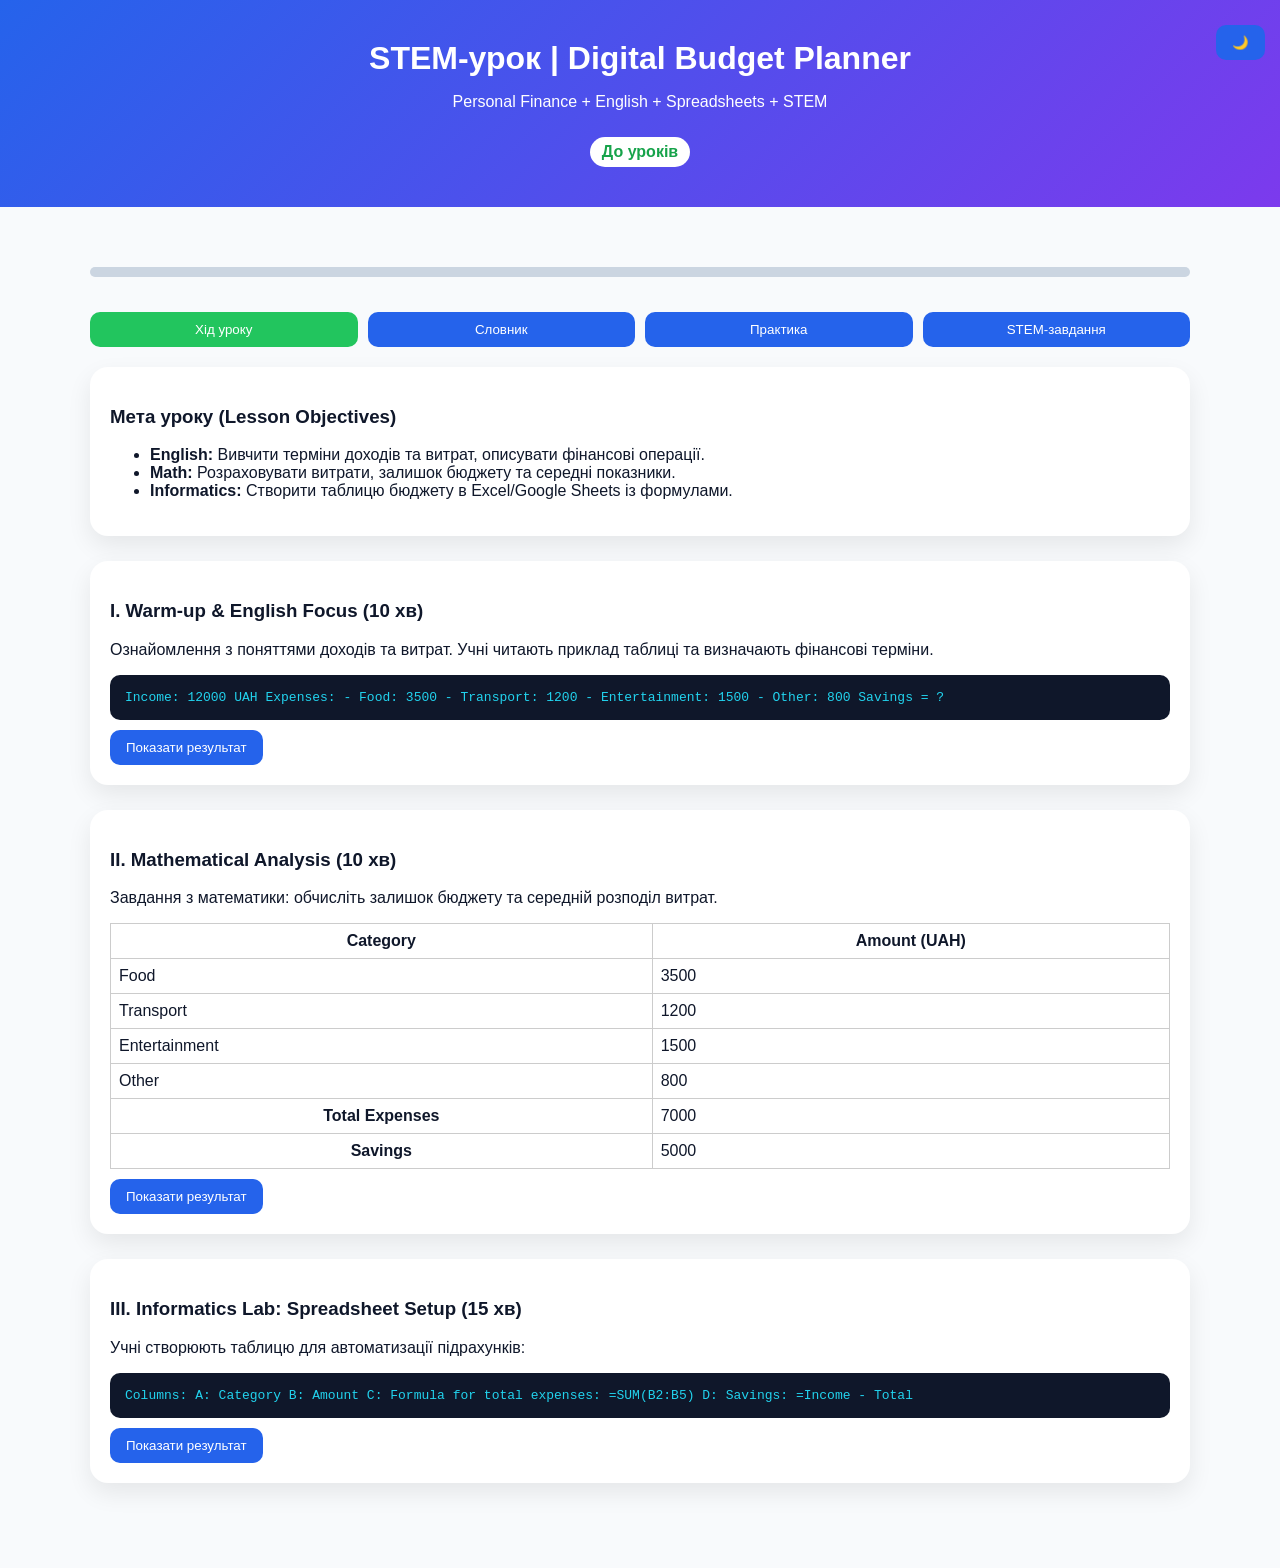
==== lesson_four.html @ 9b856fd1 "New hotfix" ====
<!DOCTYPE html>
<html lang="uk">
<head>
<meta charset="UTF-8">
<meta name="viewport" content="width=device-width, initial-scale=1.0">
<title>STEM-урок | Digital Budget Planner</title>

<style>
:root{
--bg:#f8fafc;
--card:#ffffff;
--text:#0f172a;
--accent:#2563eb;
--grad:linear-gradient(135deg,#2563eb,#7c3aed);
}

body.dark{
--bg:#0f172a;
--card:#1e293b;
--text:#f1f5f9;
--accent:#60a5fa;
}

body{
margin:0;
font-family:'Segoe UI',sans-serif;
background:var(--bg);
color:var(--text);
transition:0.4s;
}

header{
background:var(--grad);
color:white;
padding:40px 20px;
text-align:center;
}

header h1{margin:0;font-size:32px;}
.badge{display:inline-block;padding:6px 12px;border-radius:20px;background:white;color:#16a34a;font-weight:bold;margin-top:10px;}

.container{max-width:1100px;margin:40px auto;padding:20px;}
.card, .section{background:var(--card);padding:20px;border-radius:18px;margin-bottom:25px;box-shadow:0 10px 25px rgba(0,0,0,0.08);transition:0.3s;}
.card:hover, .section:hover{transform:translateY(-5px);}
button{background:var(--accent);border:none;color:white;padding:10px 16px;border-radius:10px;cursor:pointer;margin-top:10px;}
button:hover{opacity:0.85;}
.hidden{display:none;}
.progress{height:10px;background:#cbd5e1;border-radius:8px;margin-bottom:25px;overflow:hidden;}
.bar{height:100%;width:0%;background:var(--accent);transition:0.4s;}
.tabs{display:flex;gap:10px;margin-bottom:20px;}
.tab-btn{flex:1;}
.active-tab{background:#22c55e !important;}
.toggle-theme{position:fixed;top:15px;right:15px;}
table{width:100%;border-collapse:collapse;}
td,th{border:1px solid #ccc;padding:8px;}
td:hover{background:rgba(16,163,24,0.1);cursor:pointer;}
.code-box{background:#0f172a;color:#22d3ee;padding:15px;border-radius:10px;font-family:monospace;overflow:auto;}
</style>
</head>

<body>

<button class="toggle-theme" onclick="toggleTheme()">🌙</button>

<header>
<h1>STEM-урок | Digital Budget Planner</h1>
<p>Personal Finance + English + Spreadsheets + STEM</p>
<div class="badge"><a href="menu.html" style="text-decoration:none;color:#16a34a;">До уроків</a></div>
</header>

<div class="container">

<div class="progress">
<div class="bar" id="progressBar"></div>
</div>

<div class="tabs">
<button class="tab-btn active-tab" onclick="openTab('lesson',this)">Хід уроку</button>
<button class="tab-btn" onclick="openTab('dictionary',this)">Словник</button>
<button class="tab-btn" onclick="openTab('practice',this)">Практика</button>
<button class="tab-btn" onclick="openTab('stem',this)">STEM-завдання</button>
</div>

<!-- ХІД УРОКУ -->
<div id="lesson" class="tab-content">
<div class="card">
<h3>Мета уроку (Lesson Objectives)</h3>
<ul>
<li><b>English:</b> Вивчити терміни доходів та витрат, описувати фінансові операції.</li>
<li><b>Math:</b> Розраховувати витрати, залишок бюджету та середні показники.</li>
<li><b>Informatics:</b> Створити таблицю бюджету в Excel/Google Sheets із формулами.</li>
</ul>
</div>

<div class="card">
<h3>I. Warm-up & English Focus (10 хв)</h3>
<p>Ознайомлення з поняттями доходів та витрат. Учні читають приклад таблиці та визначають фінансові терміни.</p>
<div class="code-box">
Income: 12000 UAH
Expenses:
- Food: 3500
- Transport: 1200
- Entertainment: 1500
- Other: 800
Savings = ?
</div>
<button onclick="showResult(this)">Показати результат</button>
<div class="hidden result">
Учні знайшли терміни: Income, Expenses, Savings.
</div>
</div>

<div class="card">
<h3>II. Mathematical Analysis (10 хв)</h3>
<p>Завдання з математики: обчисліть залишок бюджету та середній розподіл витрат.</p>
<table>
<tr><th>Category</th><th>Amount (UAH)</th></tr>
<tr><td>Food</td><td>3500</td></tr>
<tr><td>Transport</td><td>1200</td></tr>
<tr><td>Entertainment</td><td>1500</td></tr>
<tr><td>Other</td><td>800</td></tr>
<tr><th>Total Expenses</th><td>7000</td></tr>
<tr><th>Savings</th><td>5000</td></tr>
</table>
<button onclick="showResult(this)">Показати результат</button>
<div class="hidden result">
Обчислено залишок бюджету: 12000 - 7000 = 5000 UAH. Середня витрата: 1750 UAH.
</div>
</div>

<div class="card">
<h3>III. Informatics Lab: Spreadsheet Setup (15 хв)</h3>
<p>Учні створюють таблицю для автоматизації підрахунків:</p>
<div class="code-box">
Columns:
A: Category
B: Amount
C: Formula for total expenses: =SUM(B2:B5)
D: Savings: =Income - Total
</div>
<button onclick="showResult(this)">Показати результат</button>
<div class="hidden result">
Учні створили автоматичний бюджет-калькулятор.
</div>
</div>

</div>

<!-- Словник -->
<div id="dictionary" class="tab-content hidden">
<div class="card">
<h3>Financial & English Vocabulary</h3>
<table>
<tr><th>Українською</th><th>English</th></tr>
<tr onclick="speak('Income')"><td>Дохід</td><td>Income</td></tr>
<tr onclick="speak('Expenses')"><td>Витрати</td><td>Expenses</td></tr>
<tr onclick="speak('Savings')"><td>Заощадження</td><td>Savings</td></tr>
<tr onclick="speak('Budget')"><td>Бюджет</td><td>Budget</td></tr>
<tr onclick="speak('Average')"><td>Середнє</td><td>Average</td></tr>
</table>
<p>Натисніть на термін для прослуховування вимови 🔊</p>
</div>
</div>

<!-- Практика -->
<div id="practice" class="tab-content hidden">
<div class="card">
<h3>Практичне завдання</h3>
<p>Збільште витрати на харчування на 20% та порахуйте новий залишок бюджету.</p>
<button onclick="showAnswer(this,'New total expenses: 7000 + 700 = 7700, Savings = 12000 - 7700 = 4300 UAH')">Показати відповідь</button>
</div>

<div class="card">
<h3>Домашнє завдання</h3>
<ul>
<li>Вивчити фінансові терміни англійською</li>
<li>Створити власний бюджет на наступний місяць у Excel або Google Sheets</li>
</ul>
</div>
</div>

<!-- STEM-завдання -->
<div id="stem" class="tab-content hidden">
<div class="section">
<h2>STEM-завдання: Аналіз бюджету та автоматизація</h2>
<p>1. Створіть формули для автоматичного підрахунку витрат та залишку бюджету:</p>
<div class="code-box">
Total Expenses = SUM(B2:B5)  
Savings = Income - Total Expenses
</div>
<p>2. Додаткове завдання: Побудуйте графік у Excel/Google Sheets для візуалізації витрат за категоріями та оцініть, яка категорія займає найбільшу частку бюджету.</p>
<p>3. Проведіть експеримент: змініть доходи або витрати та спостерігайте вплив на Savings і середню витрату на категорії.</p>
<button onclick="showResult(this)">Показати результати STEM</button>
<div class="hidden">
Учні аналізують вплив змін у таблиці на фінансові показники та формують цифрову грамотність.
</div>
</div>
</div>

</div>

<script>
let progress=0;
function showResult(btn){
let result=btn.nextElementSibling;
if(result) result.classList.toggle("hidden");
progress+=10;if(progress>100)progress=100;
document.getElementById("progressBar").style.width=progress+"%";
}
function showAnswer(button,text){
let div=document.createElement("div");
div.innerHTML=text;div.style.marginTop="10px";
button.parentElement.appendChild(div);button.disabled=true;
progress+=10;if(progress>100)progress=100;
document.getElementById("progressBar").style.width=progress+"%";
}
function toggleTheme(){
document.body.classList.toggle("dark");
}
function openTab(id,btn){
document.querySelectorAll(".tab-content").forEach(el=>el.classList.add("hidden"));
document.getElementById(id).classList.remove("hidden");
document.querySelectorAll(".tab-btn").forEach(el=>el.classList.remove("active-tab"));
btn.classList.add("active-tab");
}
function speak(text){
let msg=new SpeechSynthesisUtterance(text);
msg.lang="en-US";
speechSynthesis.speak(msg);
}
</script>

</body>
</html>
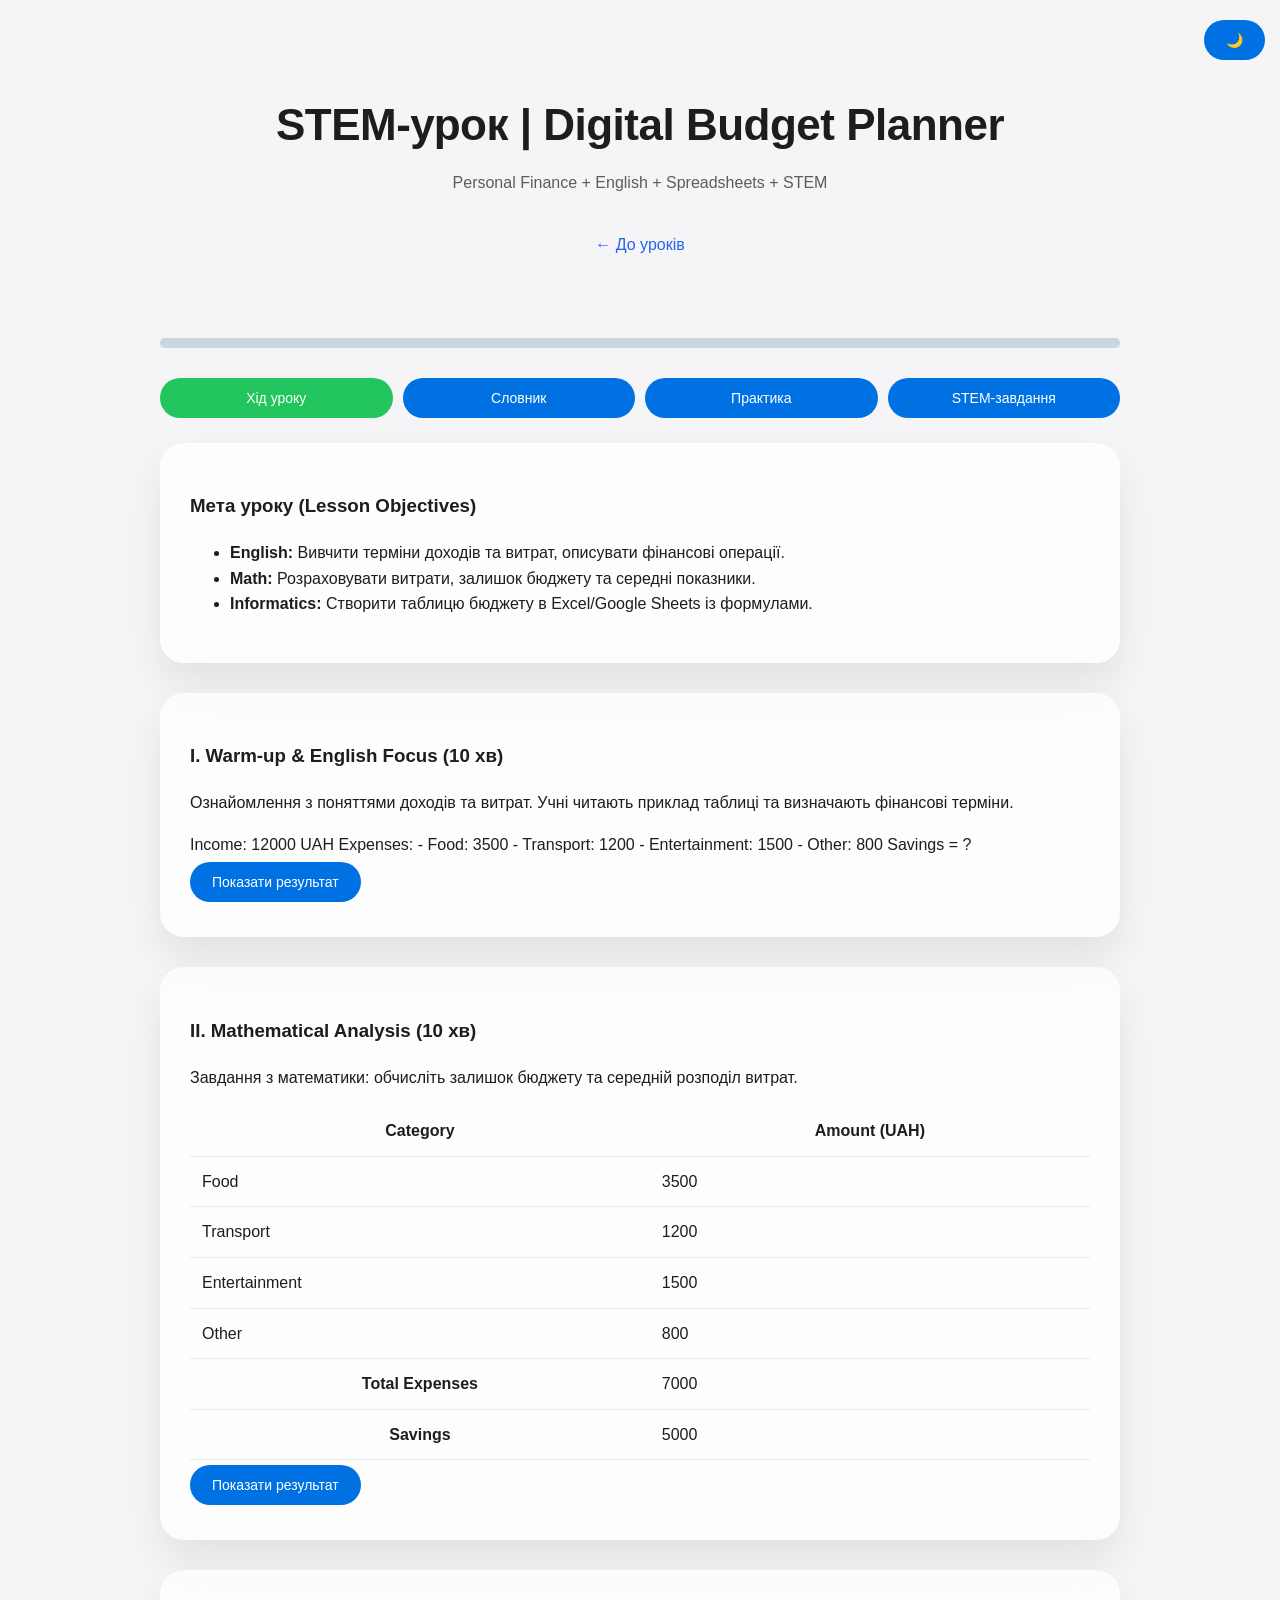
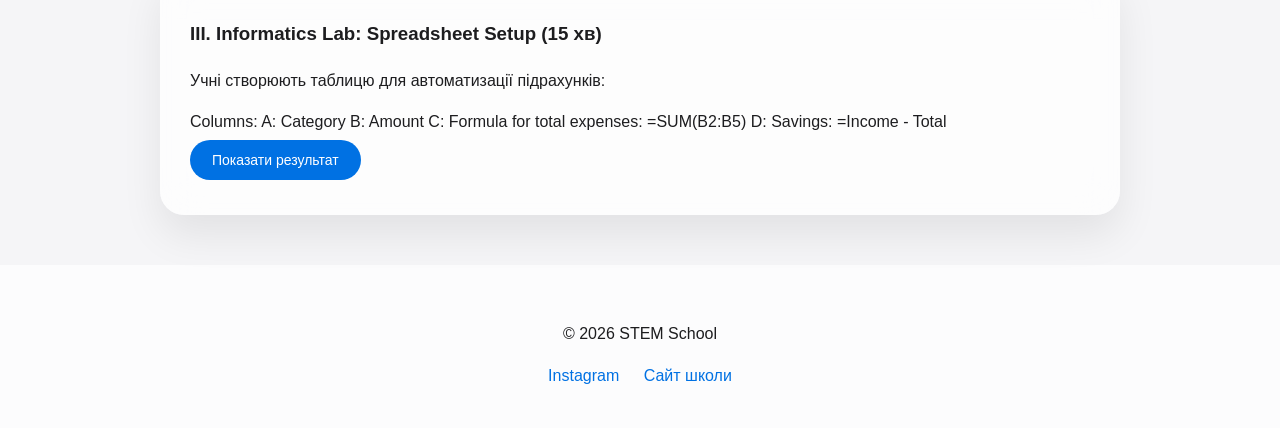
==== commit 04c3efa3: "New Apple Glass redesign" ====
--- a/lesson_four.html
+++ b/lesson_four.html
@@ -7,54 +7,185 @@
 
 <style>
 :root{
---bg:#f8fafc;
---card:#ffffff;
---text:#0f172a;
---accent:#2563eb;
---grad:linear-gradient(135deg,#2563eb,#7c3aed);
+--bg:#f5f5f7;
+--card:rgba(255,255,255,0.75);
+--text:#1d1d1f;
+--accent:#0071e3;
+--blur:blur(20px);
 }
 
 body.dark{
---bg:#0f172a;
---card:#1e293b;
---text:#f1f5f9;
---accent:#60a5fa;
-}
+--bg:#0f0f14;
+--card:rgba(30,30,35,0.75);
+--text:#f5f5f7;
+--accent:#4da3ff;
+}
+
+*{box-sizing:border-box;}
 
 body{
 margin:0;
-font-family:'Segoe UI',sans-serif;
+font-family:-apple-system,BlinkMacSystemFont,"Segoe UI",Roboto,Helvetica,Arial,sans-serif;
 background:var(--bg);
 color:var(--text);
+transition:0.4s ease;
+line-height:1.6;
+}
+
+/* HEADER */
+header{
+text-align:center;
+padding:90px 20px 60px;
+}
+
+header h1{
+font-size:44px;
+font-weight:600;
+margin:0;
+letter-spacing:-0.5px;
+}
+
+header p{
+opacity:0.7;
+margin-top:10px;
+}
+
+.back-link{
+display:inline-block;
+margin-top:20px;
+color:var(--accent);
+text-decoration:none;
+font-weight:500;
+}
+
+.back-link{
+display:inline-block;
+margin-top:20px;
+color:var(--accent);
+text-decoration:none;
+font-weight:500;
+}
+
+.badge{
+display:inline-block;
+padding:6px 12px;
+border-radius:20px;
+background:white;
+color:#2563eb;
+font-weight:bold;
+margin-top:10px;
+}
+
+/* CONTAINER */
+.container{
+max-width:1000px;
+margin:auto;
+padding:20px;
+}
+
+/* GLASS CARD */
+.card{
+background:var(--card);
+backdrop-filter:var(--blur);
+-webkit-backdrop-filter:var(--blur);
+border-radius:24px;
+padding:30px;
+margin-bottom:30px;
+box-shadow:0 20px 40px rgba(0,0,0,0.08);
 transition:0.4s;
 }
 
-header{
-background:var(--grad);
+.card:hover{
+transform:translateY(-6px);
+}
+
+/* BUTTON */
+button{
+background:var(--accent);
+border:none;
 color:white;
+padding:12px 22px;
+margin: 5px 0;
+border-radius:30px;
+cursor:pointer;
+font-size:14px;
+transition:0.3s;
+
+}
+
+button:hover{opacity:0.85;}
+
+.hidden{display:none;}
+
+.progress{
+height:10px;
+background:#cbd5e1;
+border-radius:8px;
+margin-bottom:25px;
+overflow:hidden;
+}
+
+.bar{
+height:100%;
+width:0%;
+background:var(--accent);
+transition:0.4s;
+}
+
+.tabs{
+display:flex;
+gap:10px;
+margin-bottom:20px;
+}
+.tab-btn{
+flex:1;
+}
+.active-tab{
+background:#22c55e !important;
+}
+
+.toggle-theme{
+position:fixed;
+top:15px;
+right:15px;
+}
+
+/* TABLE */
+table{
+width:100%;
+border-collapse:collapse;
+}
+
+td,th{
+padding:12px;
+border-bottom:1px solid rgba(0,0,0,0.08);
+}
+
+tr:hover{
+background:rgba(0,0,0,0.03);
+cursor:pointer;
+}
+
+.grid{
+display:grid;
+grid-template-columns:repeat(auto-fit,minmax(280px,1fr));
+gap:20px;
+}
+
+/* Footer */
+footer{
+text-align:center;
 padding:40px 20px;
-text-align:center;
-}
-
-header h1{margin:0;font-size:32px;}
-.badge{display:inline-block;padding:6px 12px;border-radius:20px;background:white;color:#16a34a;font-weight:bold;margin-top:10px;}
-
-.container{max-width:1100px;margin:40px auto;padding:20px;}
-.card, .section{background:var(--card);padding:20px;border-radius:18px;margin-bottom:25px;box-shadow:0 10px 25px rgba(0,0,0,0.08);transition:0.3s;}
-.card:hover, .section:hover{transform:translateY(-5px);}
-button{background:var(--accent);border:none;color:white;padding:10px 16px;border-radius:10px;cursor:pointer;margin-top:10px;}
-button:hover{opacity:0.85;}
-.hidden{display:none;}
-.progress{height:10px;background:#cbd5e1;border-radius:8px;margin-bottom:25px;overflow:hidden;}
-.bar{height:100%;width:0%;background:var(--accent);transition:0.4s;}
-.tabs{display:flex;gap:10px;margin-bottom:20px;}
-.tab-btn{flex:1;}
-.active-tab{background:#22c55e !important;}
-.toggle-theme{position:fixed;top:15px;right:15px;}
-table{width:100%;border-collapse:collapse;}
-td,th{border:1px solid #ccc;padding:8px;}
-td:hover{background:rgba(16,163,24,0.1);cursor:pointer;}
-.code-box{background:#0f172a;color:#22d3ee;padding:15px;border-radius:10px;font-family:monospace;overflow:auto;}
+background:var(--card);
+margin-top:auto;
+}
+
+footer a{
+margin:0 10px;
+color:var(--accent);
+text-decoration:none;
+font-weight:500;
+}
 </style>
 </head>
 
@@ -65,7 +196,7 @@
 <header>
 <h1>STEM-урок | Digital Budget Planner</h1>
 <p>Personal Finance + English + Spreadsheets + STEM</p>
-<div class="badge"><a href="menu.html" style="text-decoration:none;color:#16a34a;">До уроків</a></div>
+<div class="back-link"> <a href="menu.html" style="text-decoration: none; color: #2563eb;">← До уроків</a></div>
 </header>
 
 <div class="container">
@@ -199,6 +330,12 @@
 
 </div>
 
+<footer>
+<p>© 2026 STEM School</p>
+<a href="https://www.instagram.com/gimnasium942024/" target="_blank">Instagram</a>
+<a href="https://school94zp.klasna.com/" target="_blank">Сайт школи</a>
+</footer>
+
 <script>
 let progress=0;
 function showResult(btn){
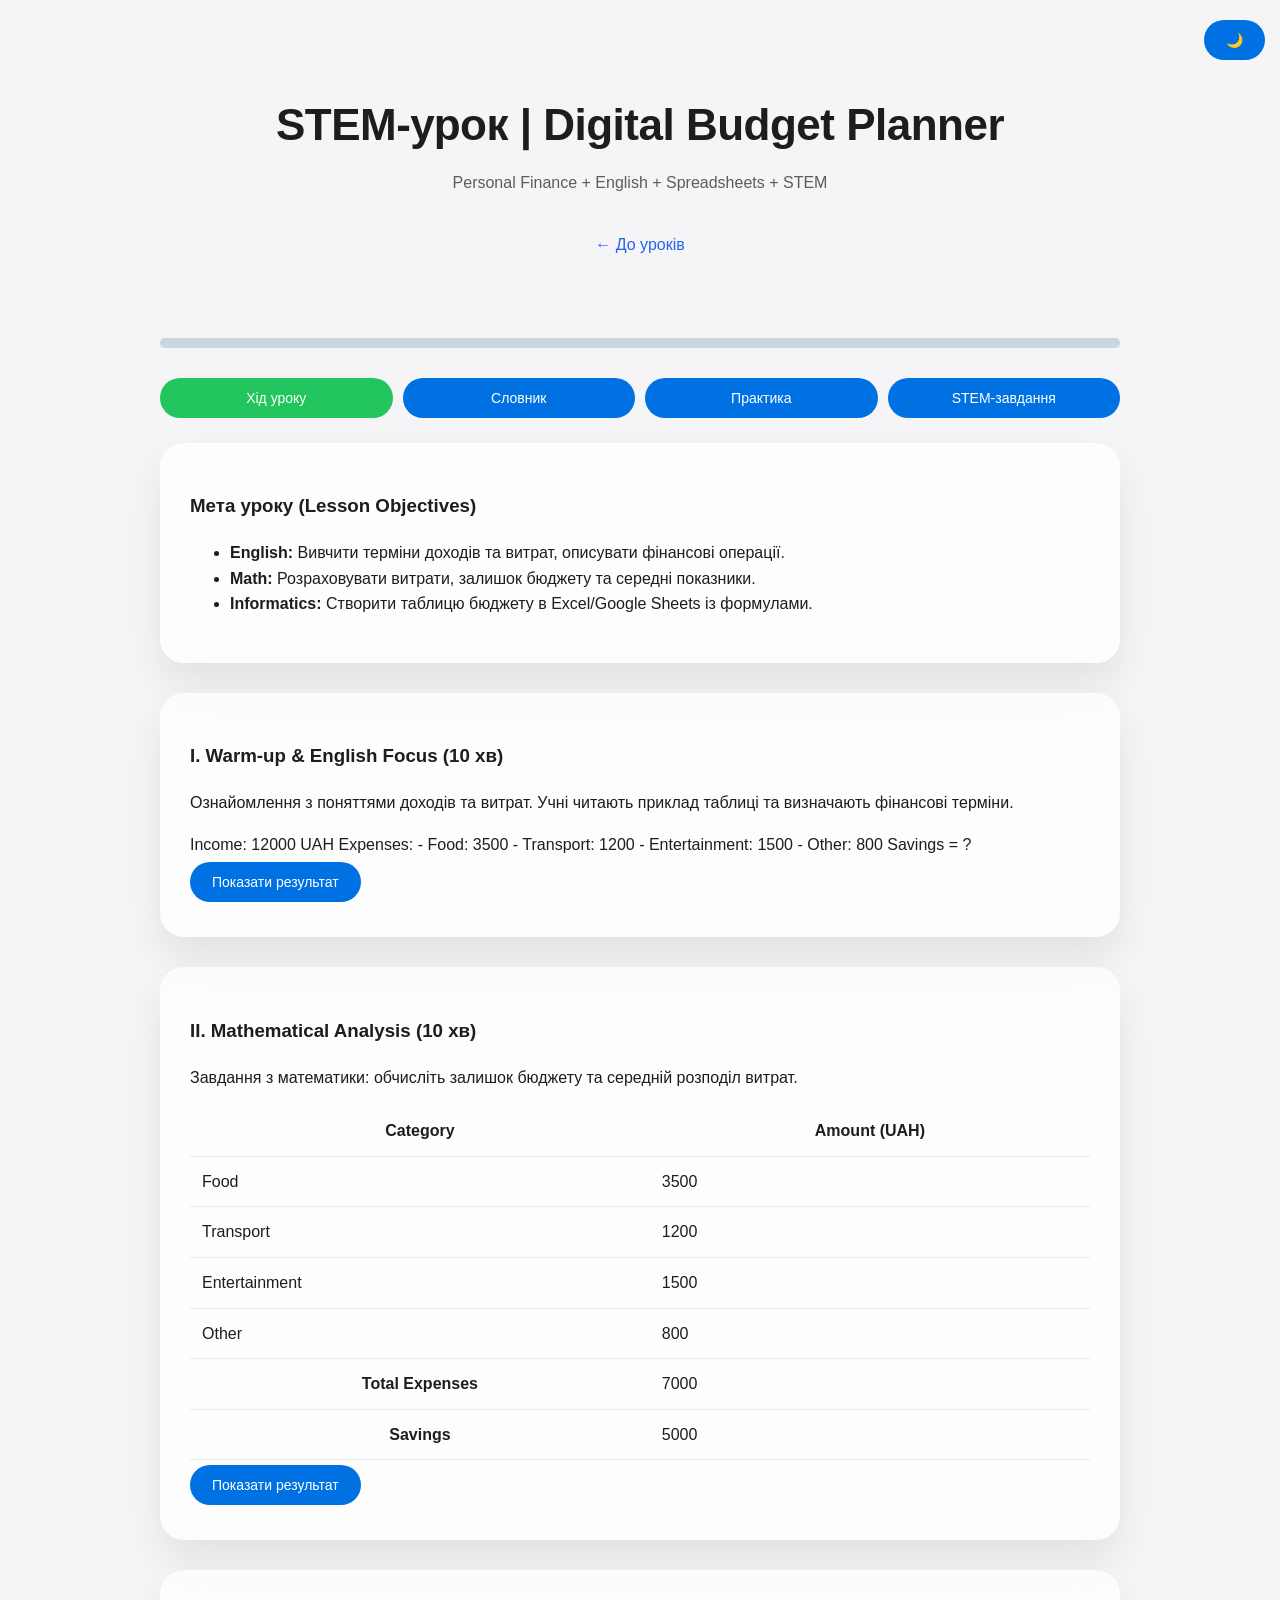
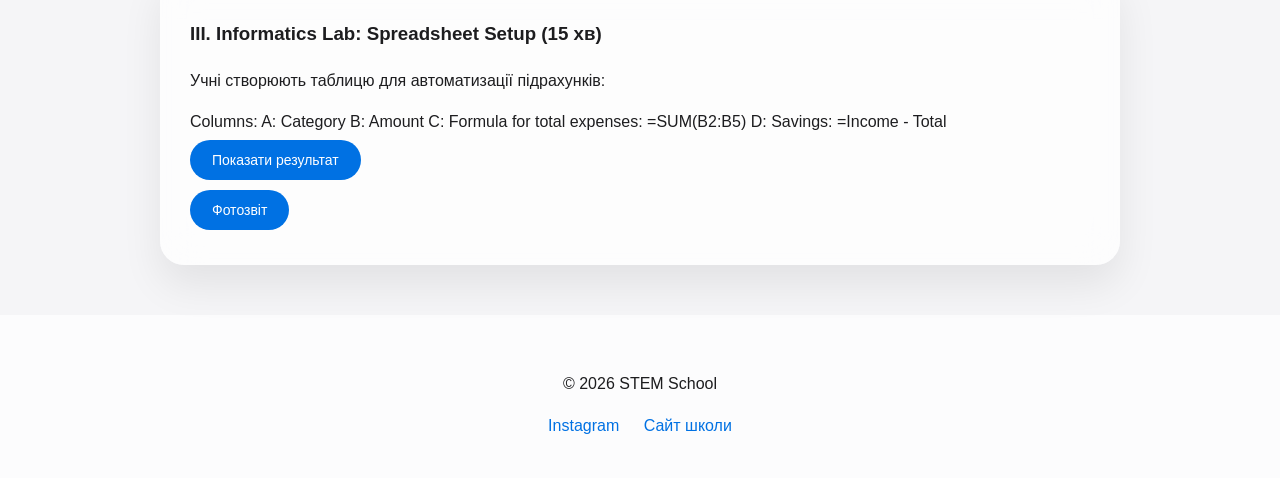
==== commit 7fb55d0d: "Added links to photos on STEM Platform" ====
--- a/lesson_four.html
+++ b/lesson_four.html
@@ -273,6 +273,8 @@
 <div class="hidden result">
 Учні створили автоматичний бюджет-калькулятор.
 </div>
+<br>
+<button><a href="https://drive.google.com/drive/folders/1i7Lgph0pO0WPKTUN32tCHc0mVdvQBTtZ?usp=drive_link" style="text-decoration: none; color: white;">Фотозвіт</a></button>
 </div>
 
 </div>
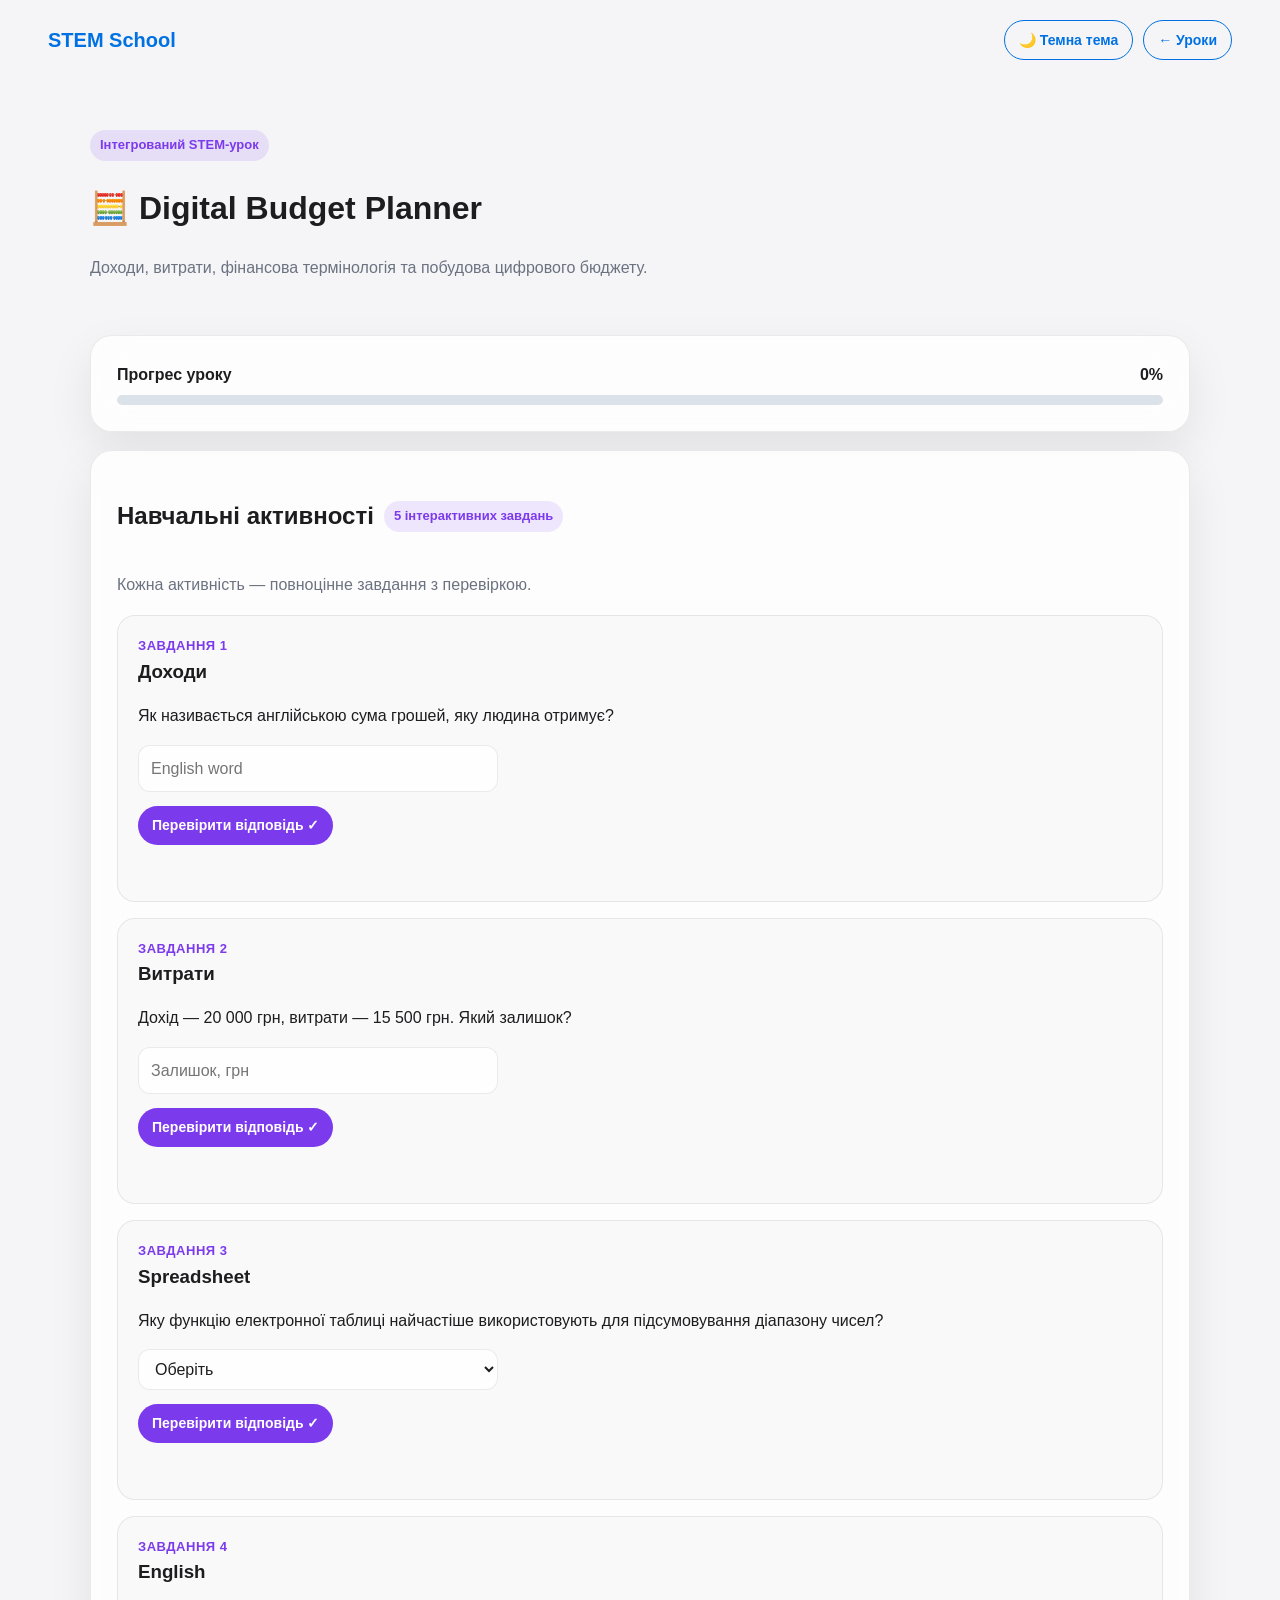
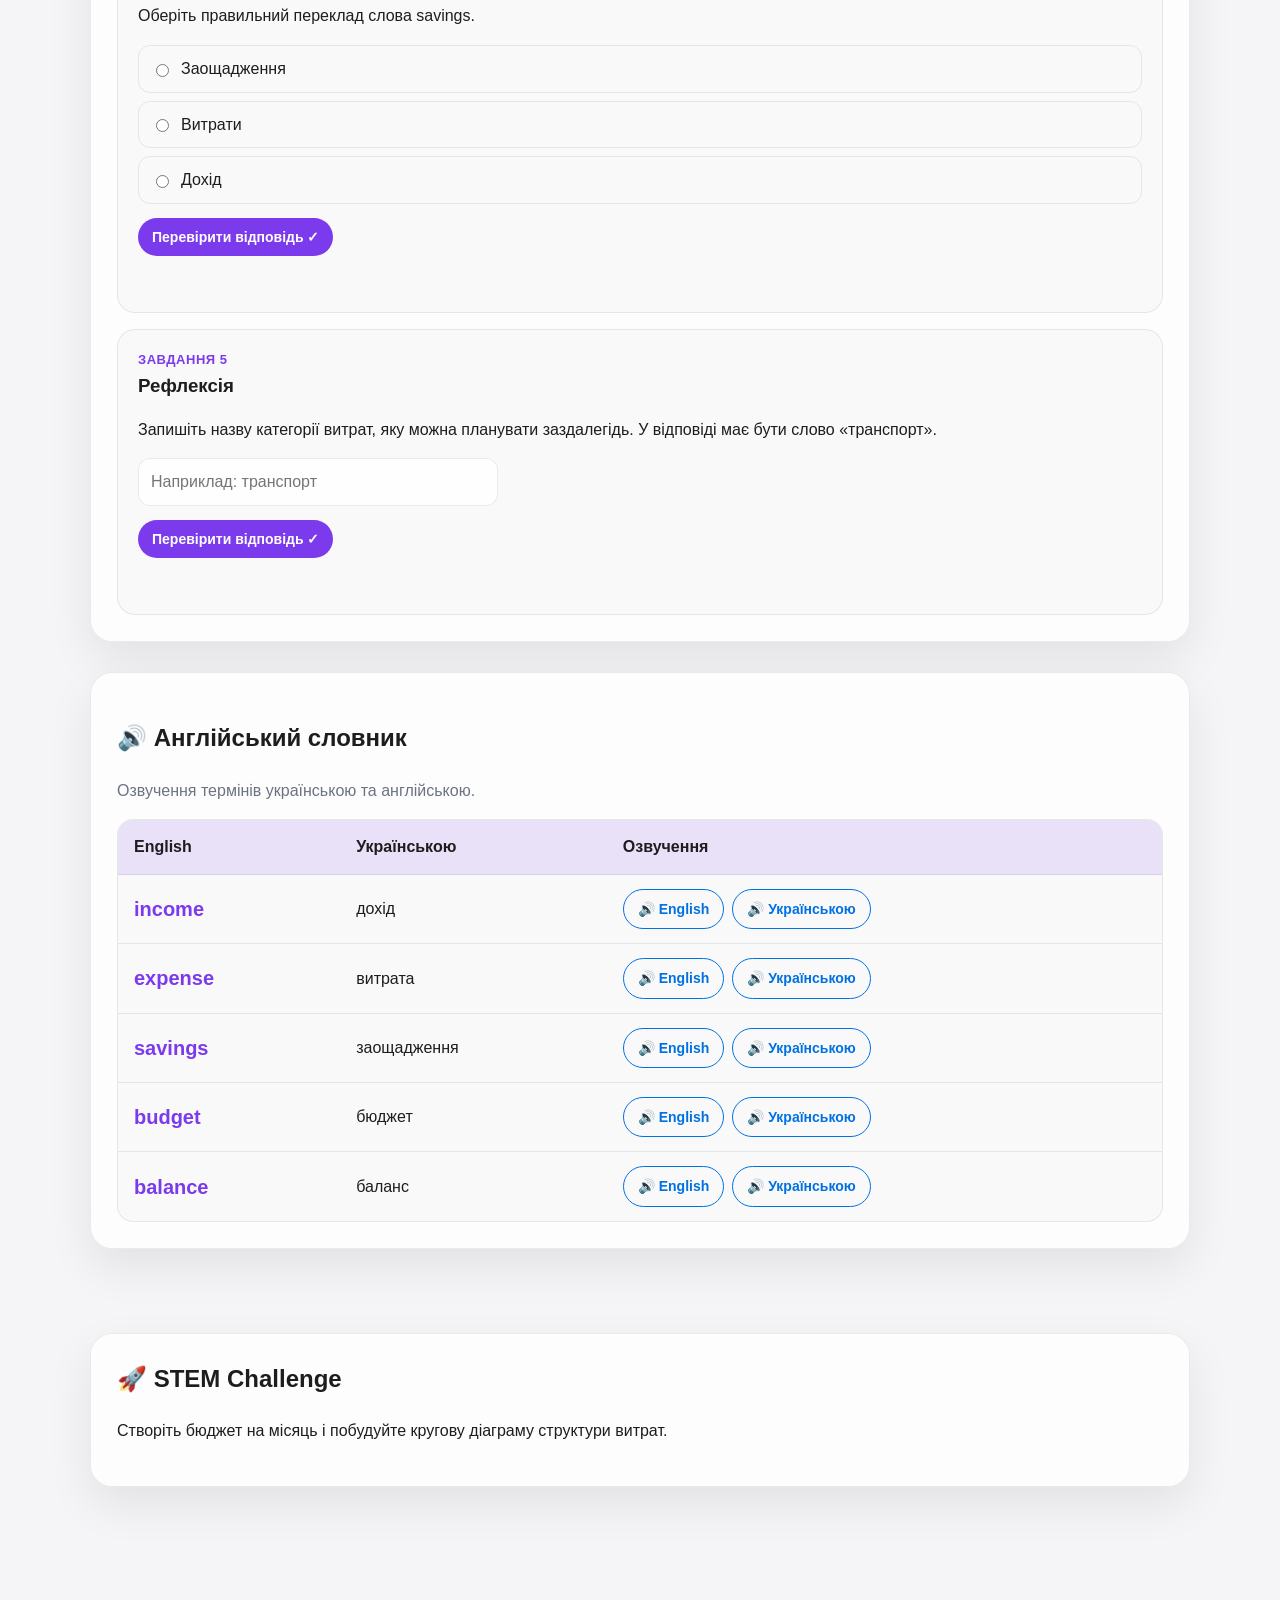
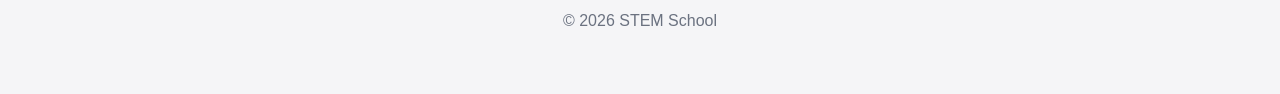
==== commit f946c484: "update" ====
--- a/lesson_four.html
+++ b/lesson_four.html
@@ -1,373 +1,23 @@
-<!DOCTYPE html>
-<html lang="uk">
-<head>
-<meta charset="UTF-8">
-<meta name="viewport" content="width=device-width, initial-scale=1.0">
-<title>STEM-урок | Digital Budget Planner</title>
-
-<style>
-:root{
---bg:#f5f5f7;
---card:rgba(255,255,255,0.75);
---text:#1d1d1f;
---accent:#0071e3;
---blur:blur(20px);
-}
-
-body.dark{
---bg:#0f0f14;
---card:rgba(30,30,35,0.75);
---text:#f5f5f7;
---accent:#4da3ff;
-}
-
-*{box-sizing:border-box;}
-
-body{
-margin:0;
-font-family:-apple-system,BlinkMacSystemFont,"Segoe UI",Roboto,Helvetica,Arial,sans-serif;
-background:var(--bg);
-color:var(--text);
-transition:0.4s ease;
-line-height:1.6;
-}
-
-/* HEADER */
-header{
-text-align:center;
-padding:90px 20px 60px;
-}
-
-header h1{
-font-size:44px;
-font-weight:600;
-margin:0;
-letter-spacing:-0.5px;
-}
-
-header p{
-opacity:0.7;
-margin-top:10px;
-}
-
-.back-link{
-display:inline-block;
-margin-top:20px;
-color:var(--accent);
-text-decoration:none;
-font-weight:500;
-}
-
-.back-link{
-display:inline-block;
-margin-top:20px;
-color:var(--accent);
-text-decoration:none;
-font-weight:500;
-}
-
-.badge{
-display:inline-block;
-padding:6px 12px;
-border-radius:20px;
-background:white;
-color:#2563eb;
-font-weight:bold;
-margin-top:10px;
-}
-
-/* CONTAINER */
-.container{
-max-width:1000px;
-margin:auto;
-padding:20px;
-}
-
-/* GLASS CARD */
-.card{
-background:var(--card);
-backdrop-filter:var(--blur);
--webkit-backdrop-filter:var(--blur);
-border-radius:24px;
-padding:30px;
-margin-bottom:30px;
-box-shadow:0 20px 40px rgba(0,0,0,0.08);
-transition:0.4s;
-}
-
-.card:hover{
-transform:translateY(-6px);
-}
-
-/* BUTTON */
-button{
-background:var(--accent);
-border:none;
-color:white;
-padding:12px 22px;
-margin: 5px 0;
-border-radius:30px;
-cursor:pointer;
-font-size:14px;
-transition:0.3s;
-
-}
-
-button:hover{opacity:0.85;}
-
-.hidden{display:none;}
-
-.progress{
-height:10px;
-background:#cbd5e1;
-border-radius:8px;
-margin-bottom:25px;
-overflow:hidden;
-}
-
-.bar{
-height:100%;
-width:0%;
-background:var(--accent);
-transition:0.4s;
-}
-
-.tabs{
-display:flex;
-gap:10px;
-margin-bottom:20px;
-}
-.tab-btn{
-flex:1;
-}
-.active-tab{
-background:#22c55e !important;
-}
-
-.toggle-theme{
-position:fixed;
-top:15px;
-right:15px;
-}
-
-/* TABLE */
-table{
-width:100%;
-border-collapse:collapse;
-}
-
-td,th{
-padding:12px;
-border-bottom:1px solid rgba(0,0,0,0.08);
-}
-
-tr:hover{
-background:rgba(0,0,0,0.03);
-cursor:pointer;
-}
-
-.grid{
-display:grid;
-grid-template-columns:repeat(auto-fit,minmax(280px,1fr));
-gap:20px;
-}
-
-/* Footer */
-footer{
-text-align:center;
-padding:40px 20px;
-background:var(--card);
-margin-top:auto;
-}
-
-footer a{
-margin:0 10px;
-color:var(--accent);
-text-decoration:none;
-font-weight:500;
-}
-</style>
-</head>
-
-<body>
-
-<button class="toggle-theme" onclick="toggleTheme()">🌙</button>
-
-<header>
-<h1>STEM-урок | Digital Budget Planner</h1>
-<p>Personal Finance + English + Spreadsheets + STEM</p>
-<div class="back-link"> <a href="menu.html" style="text-decoration: none; color: #2563eb;">← До уроків</a></div>
-</header>
-
-<div class="container">
-
-<div class="progress">
-<div class="bar" id="progressBar"></div>
-</div>
-
-<div class="tabs">
-<button class="tab-btn active-tab" onclick="openTab('lesson',this)">Хід уроку</button>
-<button class="tab-btn" onclick="openTab('dictionary',this)">Словник</button>
-<button class="tab-btn" onclick="openTab('practice',this)">Практика</button>
-<button class="tab-btn" onclick="openTab('stem',this)">STEM-завдання</button>
-</div>
-
-<!-- ХІД УРОКУ -->
-<div id="lesson" class="tab-content">
-<div class="card">
-<h3>Мета уроку (Lesson Objectives)</h3>
-<ul>
-<li><b>English:</b> Вивчити терміни доходів та витрат, описувати фінансові операції.</li>
-<li><b>Math:</b> Розраховувати витрати, залишок бюджету та середні показники.</li>
-<li><b>Informatics:</b> Створити таблицю бюджету в Excel/Google Sheets із формулами.</li>
-</ul>
-</div>
-
-<div class="card">
-<h3>I. Warm-up & English Focus (10 хв)</h3>
-<p>Ознайомлення з поняттями доходів та витрат. Учні читають приклад таблиці та визначають фінансові терміни.</p>
-<div class="code-box">
-Income: 12000 UAH
-Expenses:
-- Food: 3500
-- Transport: 1200
-- Entertainment: 1500
-- Other: 800
-Savings = ?
-</div>
-<button onclick="showResult(this)">Показати результат</button>
-<div class="hidden result">
-Учні знайшли терміни: Income, Expenses, Savings.
-</div>
-</div>
-
-<div class="card">
-<h3>II. Mathematical Analysis (10 хв)</h3>
-<p>Завдання з математики: обчисліть залишок бюджету та середній розподіл витрат.</p>
-<table>
-<tr><th>Category</th><th>Amount (UAH)</th></tr>
-<tr><td>Food</td><td>3500</td></tr>
-<tr><td>Transport</td><td>1200</td></tr>
-<tr><td>Entertainment</td><td>1500</td></tr>
-<tr><td>Other</td><td>800</td></tr>
-<tr><th>Total Expenses</th><td>7000</td></tr>
-<tr><th>Savings</th><td>5000</td></tr>
-</table>
-<button onclick="showResult(this)">Показати результат</button>
-<div class="hidden result">
-Обчислено залишок бюджету: 12000 - 7000 = 5000 UAH. Середня витрата: 1750 UAH.
-</div>
-</div>
-
-<div class="card">
-<h3>III. Informatics Lab: Spreadsheet Setup (15 хв)</h3>
-<p>Учні створюють таблицю для автоматизації підрахунків:</p>
-<div class="code-box">
-Columns:
-A: Category
-B: Amount
-C: Formula for total expenses: =SUM(B2:B5)
-D: Savings: =Income - Total
-</div>
-<button onclick="showResult(this)">Показати результат</button>
-<div class="hidden result">
-Учні створили автоматичний бюджет-калькулятор.
-</div>
-<br>
-<button><a href="https://drive.google.com/drive/folders/1i7Lgph0pO0WPKTUN32tCHc0mVdvQBTtZ?usp=drive_link" style="text-decoration: none; color: white;">Фотозвіт</a></button>
-</div>
-
-</div>
-
-<!-- Словник -->
-<div id="dictionary" class="tab-content hidden">
-<div class="card">
-<h3>Financial & English Vocabulary</h3>
-<table>
-<tr><th>Українською</th><th>English</th></tr>
-<tr onclick="speak('Income')"><td>Дохід</td><td>Income</td></tr>
-<tr onclick="speak('Expenses')"><td>Витрати</td><td>Expenses</td></tr>
-<tr onclick="speak('Savings')"><td>Заощадження</td><td>Savings</td></tr>
-<tr onclick="speak('Budget')"><td>Бюджет</td><td>Budget</td></tr>
-<tr onclick="speak('Average')"><td>Середнє</td><td>Average</td></tr>
-</table>
-<p>Натисніть на термін для прослуховування вимови 🔊</p>
-</div>
-</div>
-
-<!-- Практика -->
-<div id="practice" class="tab-content hidden">
-<div class="card">
-<h3>Практичне завдання</h3>
-<p>Збільште витрати на харчування на 20% та порахуйте новий залишок бюджету.</p>
-<button onclick="showAnswer(this,'New total expenses: 7000 + 700 = 7700, Savings = 12000 - 7700 = 4300 UAH')">Показати відповідь</button>
-</div>
-
-<div class="card">
-<h3>Домашнє завдання</h3>
-<ul>
-<li>Вивчити фінансові терміни англійською</li>
-<li>Створити власний бюджет на наступний місяць у Excel або Google Sheets</li>
-</ul>
-</div>
-</div>
-
-<!-- STEM-завдання -->
-<div id="stem" class="tab-content hidden">
-<div class="section">
-<h2>STEM-завдання: Аналіз бюджету та автоматизація</h2>
-<p>1. Створіть формули для автоматичного підрахунку витрат та залишку бюджету:</p>
-<div class="code-box">
-Total Expenses = SUM(B2:B5)  
-Savings = Income - Total Expenses
-</div>
-<p>2. Додаткове завдання: Побудуйте графік у Excel/Google Sheets для візуалізації витрат за категоріями та оцініть, яка категорія займає найбільшу частку бюджету.</p>
-<p>3. Проведіть експеримент: змініть доходи або витрати та спостерігайте вплив на Savings і середню витрату на категорії.</p>
-<button onclick="showResult(this)">Показати результати STEM</button>
-<div class="hidden">
-Учні аналізують вплив змін у таблиці на фінансові показники та формують цифрову грамотність.
-</div>
-</div>
-</div>
-
-</div>
-
-<footer>
-<p>© 2026 STEM School</p>
-<a href="https://www.instagram.com/gimnasium942024/" target="_blank">Instagram</a>
-<a href="https://school94zp.klasna.com/" target="_blank">Сайт школи</a>
-</footer>
-
-<script>
-let progress=0;
-function showResult(btn){
-let result=btn.nextElementSibling;
-if(result) result.classList.toggle("hidden");
-progress+=10;if(progress>100)progress=100;
-document.getElementById("progressBar").style.width=progress+"%";
-}
-function showAnswer(button,text){
-let div=document.createElement("div");
-div.innerHTML=text;div.style.marginTop="10px";
-button.parentElement.appendChild(div);button.disabled=true;
-progress+=10;if(progress>100)progress=100;
-document.getElementById("progressBar").style.width=progress+"%";
-}
-function toggleTheme(){
-document.body.classList.toggle("dark");
-}
-function openTab(id,btn){
-document.querySelectorAll(".tab-content").forEach(el=>el.classList.add("hidden"));
-document.getElementById(id).classList.remove("hidden");
-document.querySelectorAll(".tab-btn").forEach(el=>el.classList.remove("active-tab"));
-btn.classList.add("active-tab");
-}
-function speak(text){
-let msg=new SpeechSynthesisUtterance(text);
-msg.lang="en-US";
-speechSynthesis.speak(msg);
-}
-</script>
-
-</body>
-</html>+<!doctype html>
+<html lang="uk"><head><meta charset="utf-8"><meta name="viewport" content="width=device-width,initial-scale=1">
+<title>🧮 Digital Budget Planner | STEM School</title><link rel="stylesheet" href="css/common.css">
+<script src="js/progress.js"></script><script src="js/theme.js"></script></head><body>
+<header class="site-header"><a class="logo" href="index.html">STEM School</a><div class="header-actions">
+<button class="btn secondary small" data-theme-toggle>🌙 Темна тема</button><a class="btn secondary small" href="menu.html">← Уроки</a></div></header>
+<main class="container section"><header style="text-align:left;padding:20px 0">
+<span class="badge">Інтегрований STEM-урок</span><h1>🧮 Digital Budget Planner</h1><p class="muted">Доходи, витрати, фінансова термінологія та побудова цифрового бюджету.</p></header>
+<section class="card lesson-progress"><div class="progress-line"><strong>Прогрес уроку</strong><strong data-lesson-progress="lesson_four">0%</strong></div>
+<div class="progress-track"><div class="progress-fill" data-progress-fill="lesson_four"></div></div></section><section class="card"><div class="activity-heading"><h2>Навчальні активності</h2><span class="badge">5 інтерактивних завдань</span></div><p class="muted">Кожна активність — повноцінне завдання з перевіркою.</p><div class="task-grid"><article class="task" data-task data-lesson="lesson_four" data-activity="budget-income" data-type="text" data-answer="income" data-tolerance="0">
+<div class="task-number">Завдання 1</div><h3>Доходи</h3><p>Як називається англійською сума грошей, яку людина отримує?</p><div class="answer-row"><input data-answer-input type="text" placeholder="English word"></div>
+<div class="answer-row"><button class="btn purple small" data-check-task>Перевірити відповідь ✓</button></div><p class="feedback" aria-live="polite"></p></article><article class="task" data-task data-lesson="lesson_four" data-activity="budget-expenses" data-type="number" data-answer="4500" data-tolerance="0">
+<div class="task-number">Завдання 2</div><h3>Витрати</h3><p>Дохід — 20 000 грн, витрати — 15 500 грн. Який залишок?</p><div class="answer-row"><input data-answer-input type="number" placeholder="Залишок, грн"></div>
+<div class="answer-row"><button class="btn purple small" data-check-task>Перевірити відповідь ✓</button></div><p class="feedback" aria-live="polite"></p></article><article class="task" data-task data-lesson="lesson_four" data-activity="budget-sheet" data-type="select" data-answer="SUM" data-tolerance="0">
+<div class="task-number">Завдання 3</div><h3>Spreadsheet</h3><p>Яку функцію електронної таблиці найчастіше використовують для підсумовування діапазону чисел?</p><div class="answer-row"><select data-answer-input><option value="">Оберіть</option><option value="SUM">SUM</option><option value="MAX">MAX</option><option value="MIN">MIN</option><option value="COUNT">COUNT</option></select></div>
+<div class="answer-row"><button class="btn purple small" data-check-task>Перевірити відповідь ✓</button></div><p class="feedback" aria-live="polite"></p></article><article class="task" data-task data-lesson="lesson_four" data-activity="budget-english" data-type="radio" data-answer="заощадження" data-tolerance="0">
+<div class="task-number">Завдання 4</div><h3>English</h3><p>Оберіть правильний переклад слова savings.</p><div class="choice-list"><label class="choice"><input data-answer-input type="radio" name="budget-english" value="заощадження"> Заощадження</label><label class="choice"><input data-answer-input type="radio" name="budget-english" value="витрати"> Витрати</label><label class="choice"><input data-answer-input type="radio" name="budget-english" value="дохід"> Дохід</label></div>
+<div class="answer-row"><button class="btn purple small" data-check-task>Перевірити відповідь ✓</button></div><p class="feedback" aria-live="polite"></p></article><article class="task" data-task data-lesson="lesson_four" data-activity="budget-reflection" data-type="contains" data-answer="транспорт" data-tolerance="0">
+<div class="task-number">Завдання 5</div><h3>Рефлексія</h3><p>Запишіть назву категорії витрат, яку можна планувати заздалегідь. У відповіді має бути слово «транспорт».</p><div class="answer-row"><input data-answer-input type="text" placeholder="Наприклад: транспорт"></div>
+<div class="answer-row"><button class="btn purple small" data-check-task>Перевірити відповідь ✓</button></div><p class="feedback" aria-live="polite"></p></article></div></section><section class="section"><div class="card"><h2>🔊 Англійський словник</h2><p class="muted">Озвучення термінів українською та англійською.</p>
+<div class="table-wrap dictionary-table-wrap"><table class="dictionary-table"><thead><tr><th>English</th><th>Українською</th><th>Озвучення</th></tr></thead><tbody><tr><td><strong class="word-en">income</strong></td><td>дохід</td><td><div class="speak-row"><button class="btn secondary small" data-speak-en="income">🔊 English</button><button class="btn secondary small" data-speak-uk="дохід">🔊 Українською</button></div></td></tr><tr><td><strong class="word-en">expense</strong></td><td>витрата</td><td><div class="speak-row"><button class="btn secondary small" data-speak-en="expense">🔊 English</button><button class="btn secondary small" data-speak-uk="витрата">🔊 Українською</button></div></td></tr><tr><td><strong class="word-en">savings</strong></td><td>заощадження</td><td><div class="speak-row"><button class="btn secondary small" data-speak-en="savings">🔊 English</button><button class="btn secondary small" data-speak-uk="заощадження">🔊 Українською</button></div></td></tr><tr><td><strong class="word-en">budget</strong></td><td>бюджет</td><td><div class="speak-row"><button class="btn secondary small" data-speak-en="budget">🔊 English</button><button class="btn secondary small" data-speak-uk="бюджет">🔊 Українською</button></div></td></tr><tr><td><strong class="word-en">balance</strong></td><td>баланс</td><td><div class="speak-row"><button class="btn secondary small" data-speak-en="balance">🔊 English</button><button class="btn secondary small" data-speak-uk="баланс">🔊 Українською</button></div></td></tr></tbody></table></div></div></section>
+<section class="section"><div class="card stem-challenge"><h2>🚀 STEM Challenge</h2><p>Створіть бюджет на місяць і побудуйте кругову діаграму структури витрат.</p></div></section></main>
+<footer><p>© 2026 STEM School</p></footer><script src="js/app.js"></script></body></html>
--- a/css/common.css
+++ b/css/common.css
@@ -0,0 +1,128 @@
+
+:root{
+  --bg:#f5f5f7;
+  --card:rgba(255,255,255,.82);
+  --text:#1d1d1f;
+  --muted:#6b7280;
+  --accent:#0071e3;
+  --accent-2:#6d28d9;
+  --purple:#7c3aed;
+  --purple-soft:rgba(124,58,237,.12);
+  --border:rgba(0,0,0,.08);
+  --shadow:0 18px 45px rgba(0,0,0,.08);
+  --success:#16a34a;
+  --danger:#dc2626;
+  --bar-bg:#dbe2ea;
+}
+body.dark{
+  --bg:#0f0f14;
+  --card:rgba(30,30,35,.86);
+  --text:#f5f5f7;
+  --muted:#a1a1aa;
+  --accent:#4da3ff;
+  --accent-2:#a78bfa;
+  --purple:#a78bfa;
+  --purple-soft:rgba(167,139,250,.16);
+  --border:rgba(255,255,255,.1);
+  --shadow:0 18px 45px rgba(0,0,0,.25);
+  --bar-bg:#303640;
+}
+*{box-sizing:border-box}
+html{scroll-behavior:smooth}
+body{
+  margin:0;min-height:100vh;font-family:-apple-system,BlinkMacSystemFont,"Segoe UI",Roboto,Helvetica,Arial,sans-serif;
+  line-height:1.6;background:var(--bg);color:var(--text);transition:background .25s ease,color .25s ease;
+}
+a{color:var(--accent)} button,input,select,textarea{font:inherit} button{cursor:pointer}
+.site-header{display:flex;align-items:center;justify-content:space-between;gap:20px;padding:20px clamp(18px,4vw,48px)}
+.logo{font-weight:800;color:var(--accent);text-decoration:none;font-size:20px}
+.header-actions{display:flex;align-items:center;gap:10px;flex-wrap:wrap}
+.container{width:min(1100px,calc(100% - 32px));margin:0 auto}
+.hero{
+  min-height:520px;display:flex;flex-direction:column;align-items:center;justify-content:center;
+  text-align:center;padding:70px 10px;
+}
+.hero h1{font-size:clamp(36px,6vw,60px);line-height:1.05;margin:0 0 20px}
+.hero p{font-size:clamp(17px,2.2vw,21px);color:var(--muted);margin:0 auto;max-width:760px}
+.button,.btn{
+  display:inline-flex;align-items:center;justify-content:center;gap:8px;border:0;border-radius:999px;padding:12px 20px;
+  background:var(--accent);color:#fff;text-decoration:none;font-weight:700;
+  transition:transform .2s ease,opacity .2s ease,background .2s ease;
+}
+.button{margin-top:28px}.button:hover,.btn:hover{opacity:.9;transform:translateY(-1px)}
+.btn.secondary{background:transparent;color:var(--accent);border:1px solid var(--accent)}
+.btn.purple{background:var(--purple)} .btn.small{padding:8px 14px;font-size:14px}
+.card{
+  background:var(--card);border:1px solid var(--border);backdrop-filter:blur(18px);-webkit-backdrop-filter:blur(18px);
+  border-radius:22px;padding:26px;box-shadow:var(--shadow)
+}
+.grid{display:grid;grid-template-columns:repeat(auto-fit,minmax(240px,1fr));gap:22px}
+.section{padding:30px 0}.section-title{margin:0 0 18px;font-size:28px}.muted{color:var(--muted)}
+.progress-track{height:10px;background:var(--bar-bg);border-radius:999px;overflow:hidden}
+.progress-fill{height:100%;width:0;background:linear-gradient(90deg,var(--accent),var(--purple));border-radius:inherit;transition:width .35s ease}
+.progress-line{display:flex;align-items:center;justify-content:space-between;gap:12px;margin-bottom:8px}
+.lesson-progress{margin:18px 0}
+.activity-list{display:grid;gap:14px;margin:20px 0}
+.activity{
+  display:flex;align-items:flex-start;gap:12px;padding:16px;border:1px solid var(--border);border-radius:16px;
+  background:rgba(127,127,127,.04);transition:.2s ease
+}
+.activity:hover{border-color:var(--purple);transform:translateY(-1px)}
+.activity input{margin-top:5px;accent-color:var(--purple)}
+.activity.done{opacity:.72}
+.activity.done strong{text-decoration:line-through}
+.kpi-grid{display:grid;grid-template-columns:repeat(auto-fit,minmax(150px,1fr));gap:14px}
+.kpi{padding:18px;border:1px solid var(--border);border-radius:16px;background:rgba(127,127,127,.04)}
+.kpi strong{display:block;font-size:28px}
+.badge{display:inline-flex;padding:5px 10px;border-radius:999px;background:var(--purple-soft);color:var(--purple);font-weight:800;font-size:13px}
+.lesson-card{display:flex;flex-direction:column}
+.lesson-card .card-actions{margin-top:auto;padding-top:16px;display:flex;gap:8px;flex-wrap:wrap}
+footer{text-align:center;padding:45px 20px;color:var(--muted)} footer a{margin:0 8px}
+.alert{padding:14px 16px;border-radius:14px;background:rgba(0,113,227,.1);border:1px solid rgba(0,113,227,.18)}
+.toolbar{display:flex;gap:10px;flex-wrap:wrap;align-items:center}
+.stem-challenge{margin-top:24px;text-align:left}
+.stem-challenge h2{text-align:left;margin-top:0}
+.stem-challenge .challenge-text,.stem-challenge p{text-align:left}
+.challenge-text{font-size:18px;margin:12px 0 18px}
+.dictionary-table-wrap{margin-top:16px}
+.dictionary-table{width:100%;border-collapse:separate;border-spacing:0;overflow:hidden;border:1px solid var(--border);border-radius:16px;background:rgba(127,127,127,.035)}
+.dictionary-table th,.dictionary-table td{padding:14px 16px;border-bottom:1px solid var(--border);text-align:left;vertical-align:middle}
+.dictionary-table th{font-weight:800;background:var(--purple-soft);color:var(--text)}
+.dictionary-table tr:last-child td{border-bottom:0}
+.dictionary-table .word-en{font-size:20px}
+.dictionary-table .speak-row{align-items:center}
+@media(max-width:650px){
+  .dictionary-table{min-width:620px}
+  .dictionary-table-wrap{overflow-x:auto}
+}
+.stat-row{display:flex;justify-content:space-between;gap:16px}.empty{padding:30px;text-align:center;color:var(--muted)}
+.table-wrap{overflow:auto} table{width:100%;border-collapse:collapse} th,td{padding:12px;border-bottom:1px solid var(--border);text-align:left}
+details{border:1px solid var(--border);border-radius:14px;padding:12px 14px} details+details{margin-top:10px} summary{cursor:pointer;font-weight:700}
+.task-grid{display:grid;gap:16px;margin-top:18px}
+.task{
+  border:1px solid var(--border);border-radius:18px;padding:20px;background:rgba(127,127,127,.035);
+  transition:border-color .2s,box-shadow .2s
+}
+.task.correct{border-color:var(--success);box-shadow:0 0 0 2px rgba(22,163,74,.08)}
+.task.incorrect{border-color:var(--danger)}
+.task h3{margin:0 0 8px}
+.task-number{color:var(--purple);font-weight:800;font-size:13px;text-transform:uppercase;letter-spacing:.04em}
+.answer-row{display:flex;gap:10px;flex-wrap:wrap;align-items:center;margin-top:14px}
+.answer-row input,.answer-row select,.answer-row textarea{
+  width:min(100%,360px);padding:10px 12px;border:1px solid var(--border);border-radius:12px;background:var(--card);color:var(--text)
+}
+.answer-row textarea{min-height:90px;resize:vertical}
+.choice-list{display:grid;gap:8px;margin-top:12px}
+.choice{display:flex;gap:9px;align-items:center;padding:10px 12px;border:1px solid var(--border);border-radius:12px}
+.choice input{accent-color:var(--purple)}
+.feedback{margin:12px 0 0;font-weight:700;min-height:24px}
+.feedback.success{color:var(--success)} .feedback.error{color:var(--danger)}
+.dictionary{display:grid;grid-template-columns:repeat(auto-fit,minmax(210px,1fr));gap:12px;margin-top:16px}
+.word-card{border:1px solid var(--border);border-radius:16px;padding:16px;background:rgba(127,127,127,.035)}
+.word-en{font-size:22px;font-weight:800;color:var(--purple)} .word-uk{color:var(--muted);margin:2px 0 12px}
+.speak-row{display:flex;gap:8px;flex-wrap:wrap}
+.word-card .btn{border-radius:12px;padding:8px 12px}
+.activity-heading{display:flex;align-items:center;gap:10px;flex-wrap:wrap}
+@media(max-width:650px){
+  .site-header{align-items:flex-start}.header-actions{justify-content:flex-end}.hero{padding:60px 8px;min-height:460px}.card{padding:20px}
+}
